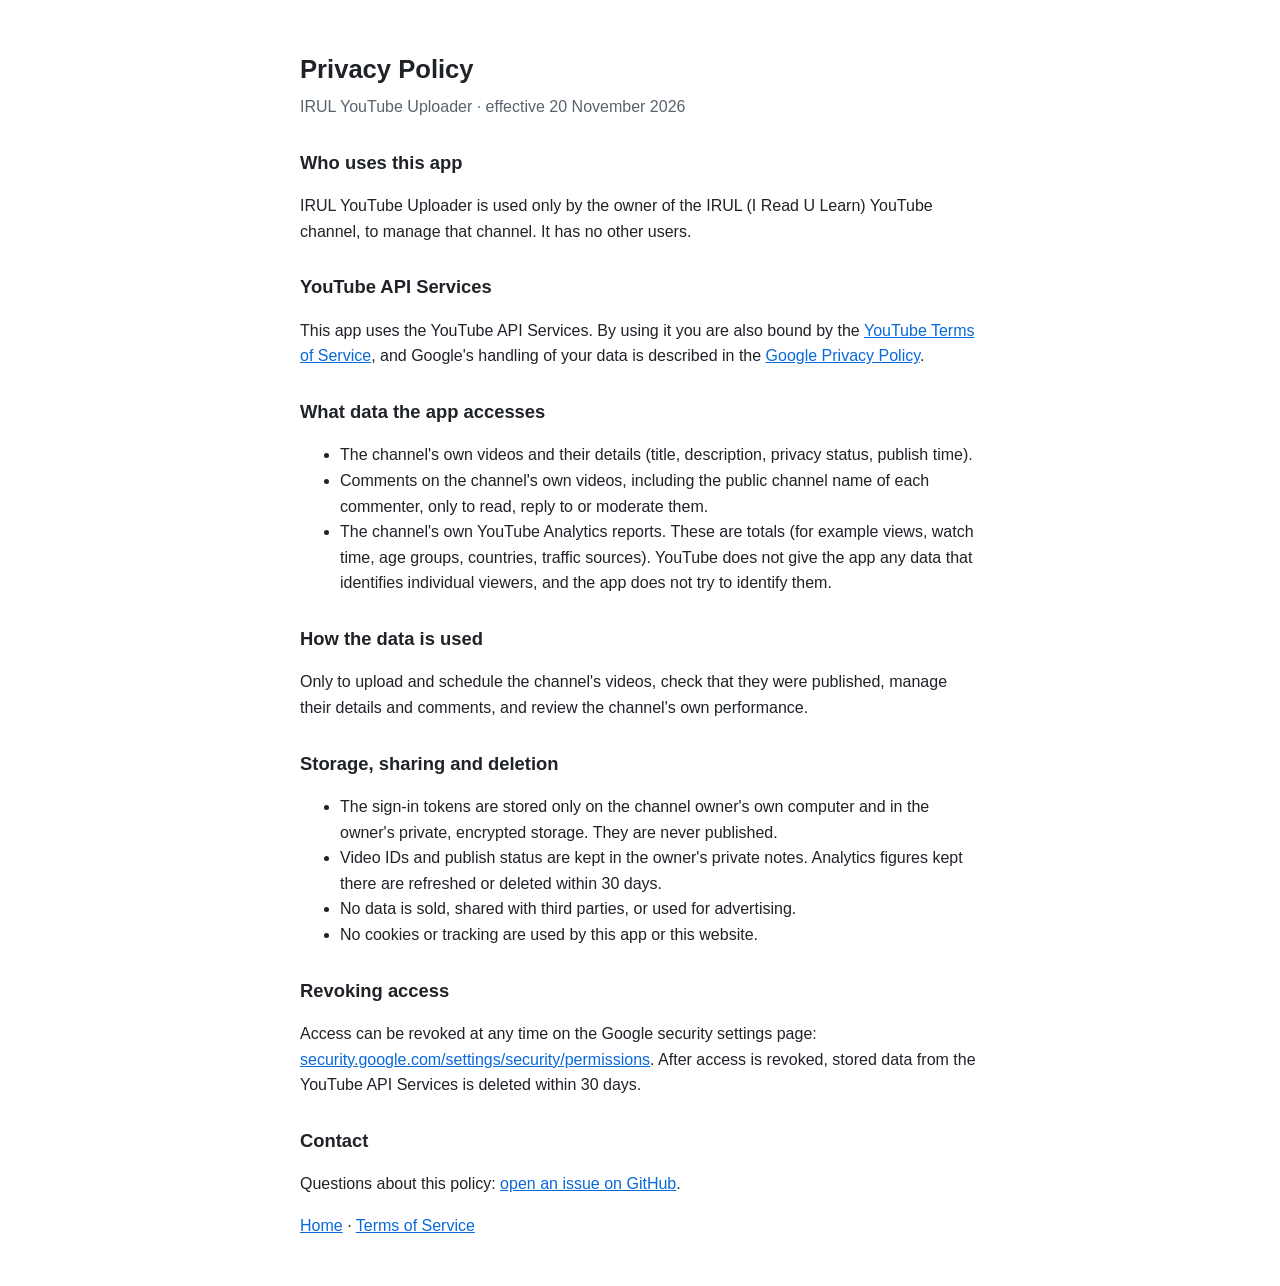
==== privacy.html @ 612afb69 "IRUL YouTube Uploader: home, privacy policy and terms pages Co-Authored-By: Claude Opus 5.5 <noreply" ====
<!doctype html>
<html lang="en">
<head>
<meta charset="utf-8">
<meta name="viewport" content="width=device-width, initial-scale=1">
<title>IRUL Uploader Privacy</title>
<link rel="stylesheet" href="style.css">
</head>
<body>
<main>
<h1>Privacy Policy</h1>
<p class="muted">IRUL YouTube Uploader · effective 20 November 2026</p>

<h2>Who uses this app</h2>
<p>IRUL YouTube Uploader is used only by the owner of the IRUL (I Read U Learn) YouTube channel, to manage that channel. It has no other users.</p>

<h2>YouTube API Services</h2>
<p>This app uses the YouTube API Services. By using it you are also bound by the <a href="https://www.youtube.com/t/terms">YouTube Terms of Service</a>, and Google's handling of your data is described in the <a href="https://policies.google.com/privacy">Google Privacy Policy</a>.</p>

<h2>What data the app accesses</h2>
<ul>
<li>The channel's own videos and their details (title, description, privacy status, publish time).</li>
<li>Comments on the channel's own videos, including the public channel name of each commenter, only to read, reply to or moderate them.</li>
<li>The channel's own YouTube Analytics reports. These are totals (for example views, watch time, age groups, countries, traffic sources). YouTube does not give the app any data that identifies individual viewers, and the app does not try to identify them.</li>
</ul>

<h2>How the data is used</h2>
<p>Only to upload and schedule the channel's videos, check that they were published, manage their details and comments, and review the channel's own performance.</p>

<h2>Storage, sharing and deletion</h2>
<ul>
<li>The sign-in tokens are stored only on the channel owner's own computer and in the owner's private, encrypted storage. They are never published.</li>
<li>Video IDs and publish status are kept in the owner's private notes. Analytics figures kept there are refreshed or deleted within 30 days.</li>
<li>No data is sold, shared with third parties, or used for advertising.</li>
<li>No cookies or tracking are used by this app or this website.</li>
</ul>

<h2>Revoking access</h2>
<p>Access can be revoked at any time on the Google security settings page: <a href="https://security.google.com/settings/security/permissions">security.google.com/settings/security/permissions</a>. After access is revoked, stored data from the YouTube API Services is deleted within 30 days.</p>

<h2>Contact</h2>
<p>Questions about this policy: <a href="https://github.com/ninoasann/irul-uploader/issues">open an issue on GitHub</a>.</p>

<p><a href="index.html">Home</a> · <a href="terms.html">Terms of Service</a></p>
</main>
</body>
</html>
---- style.css ----
:root { --bg: #ffffff; --fg: #1f2328; --muted: #59636e; --link: #0969da; }
@media (prefers-color-scheme: dark) { :root { --bg: #0d1117; --fg: #e6edf3; --muted: #9198a1; --link: #4493f8; } }
body { margin: 0; background: var(--bg); color: var(--fg); font: 16px/1.6 -apple-system, BlinkMacSystemFont, "Segoe UI", sans-serif; }
main { max-width: 680px; margin: 0 auto; padding: 32px 16px; }
h1 { font-size: 1.6rem; margin-bottom: 4px; }
h2 { font-size: 1.15rem; margin-top: 28px; }
a { color: var(--link); }
.muted { color: var(--muted); margin-top: 0; }
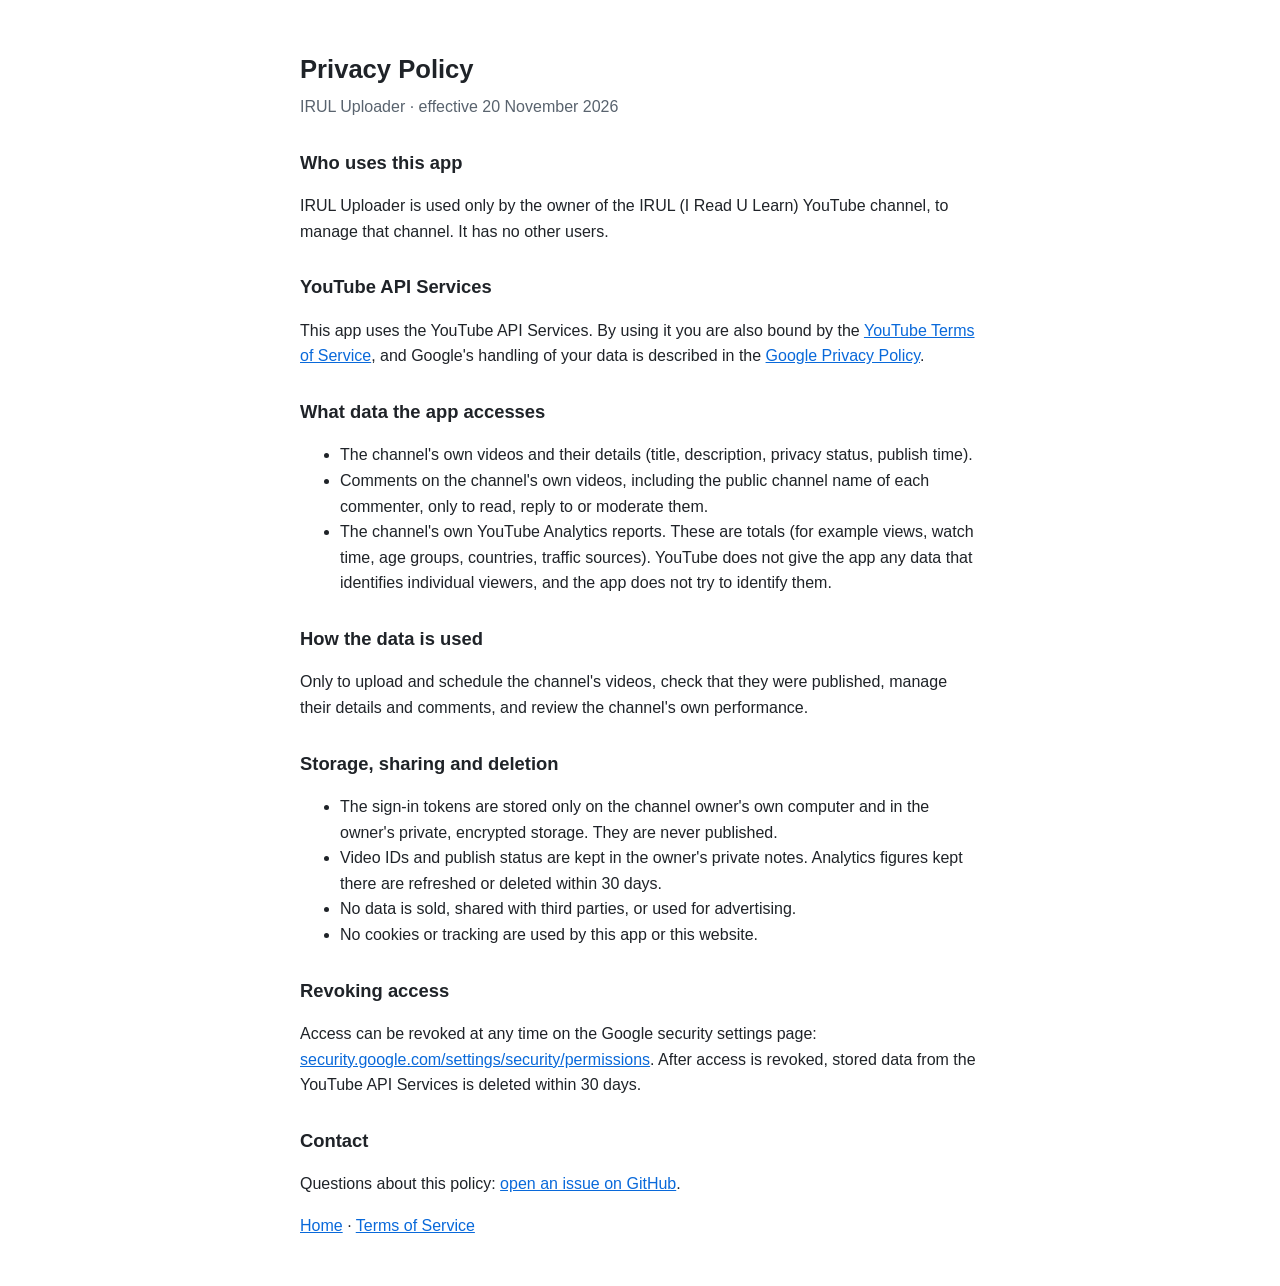
==== commit 2a3fb0c1: "Rename the app to IRUL Uploader (no YouTube in the app name) Co-Authored-By: Claude Opus 5.5 <norepl" ====
--- a/privacy.html
+++ b/privacy.html
@@ -9,10 +9,10 @@
 <body>
 <main>
 <h1>Privacy Policy</h1>
-<p class="muted">IRUL YouTube Uploader · effective 20 November 2026</p>
+<p class="muted">IRUL Uploader · effective 20 November 2026</p>
 
 <h2>Who uses this app</h2>
-<p>IRUL YouTube Uploader is used only by the owner of the IRUL (I Read U Learn) YouTube channel, to manage that channel. It has no other users.</p>
+<p>IRUL Uploader is used only by the owner of the IRUL (I Read U Learn) YouTube channel, to manage that channel. It has no other users.</p>
 
 <h2>YouTube API Services</h2>
 <p>This app uses the YouTube API Services. By using it you are also bound by the <a href="https://www.youtube.com/t/terms">YouTube Terms of Service</a>, and Google's handling of your data is described in the <a href="https://policies.google.com/privacy">Google Privacy Policy</a>.</p>
